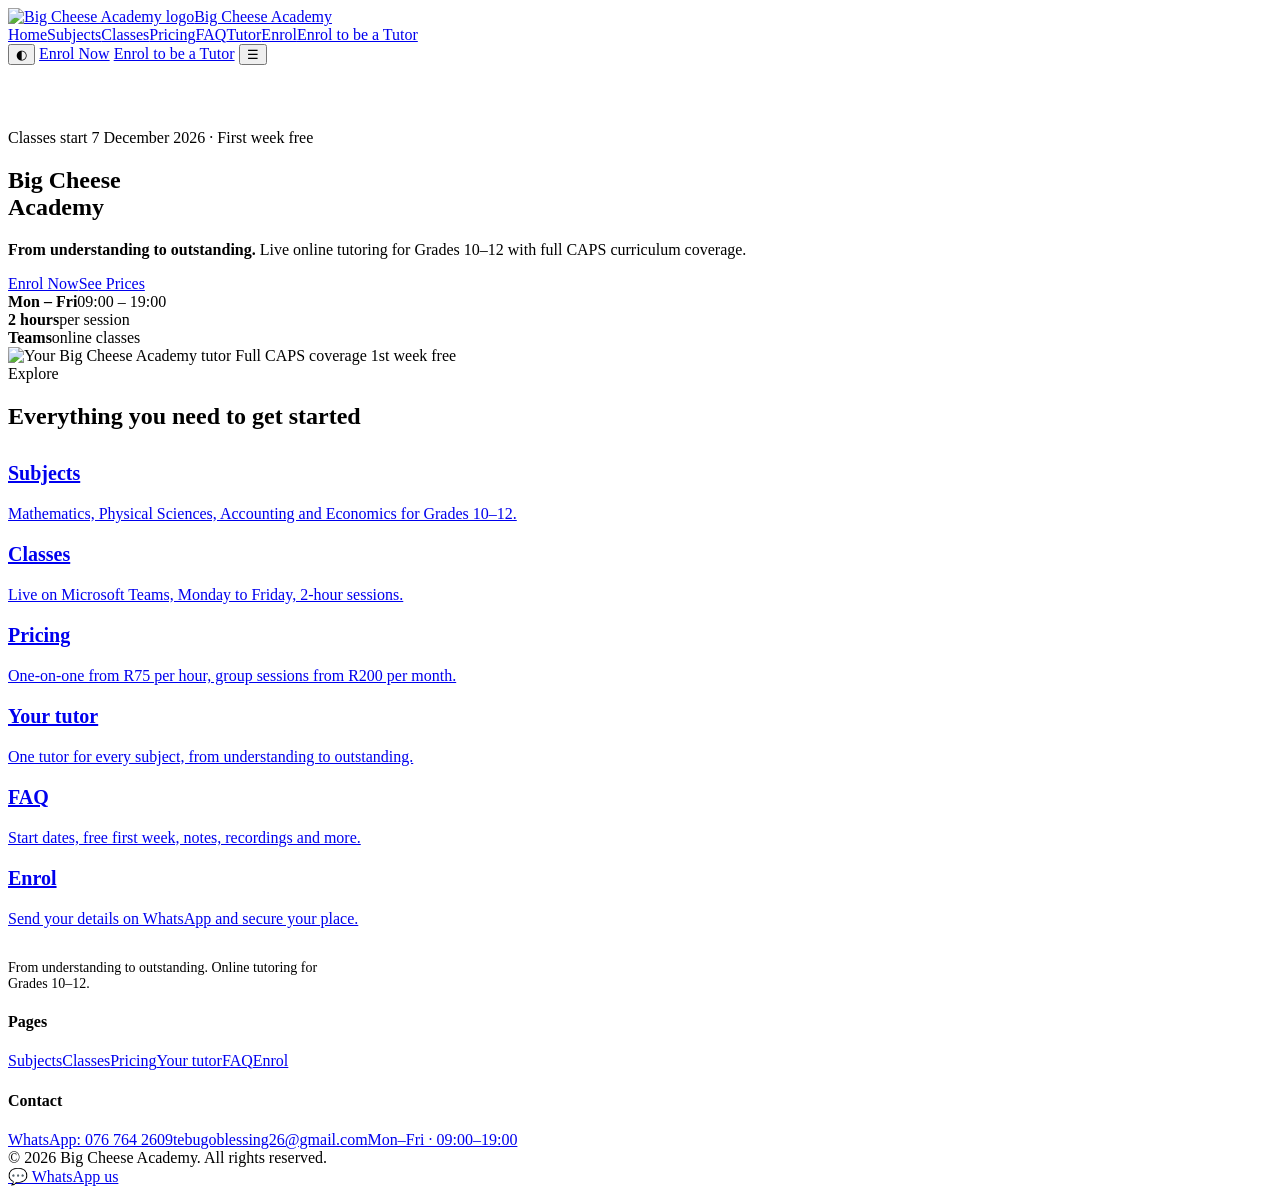
==== index.html @ c6dadd5d "Add files via upload" ====
<!DOCTYPE html>
<html lang="en">
<head>
<meta charset="utf-8">
<meta name="viewport" content="width=device-width, initial-scale=1, viewport-fit=cover">
<title>Big Cheese Academy | From Understanding to Outstanding</title>
<meta name="description" content="Online tutoring for Grades 10–12 on Microsoft Teams. Full CAPS coverage.">
<link rel="icon" href="data:image/svg+xml,%3Csvg xmlns='http://www.w3.org/2000/svg' viewBox='0 0 100 100'%3E%3Ctext y='.9em' font-size='90'%3E🧀%3C/text%3E%3C/svg%3E">
<link rel="preconnect" href="https://fonts.googleapis.com">
<link href="https://fonts.googleapis.com/css2?family=Inter:wght@400;500;600;700&family=Syne:wght@700;800&display=swap" rel="stylesheet">
<link rel="stylesheet" href="css/style.css">
</head>
<body>
<div id="bar"></div>
<header><div class="wrap nav">
<a class="logo" href="index.html"><img src="images/logo.png" alt="Big Cheese Academy logo"><span>Big Cheese Academy</span></a>
<nav class="links" id="lk"><a href="index.html" class="on" aria-current="page">Home</a><a href="subjects.html">Subjects</a><a href="classes.html">Classes</a><a href="pricing.html">Pricing</a><a href="faq.html">FAQ</a><a href="tutor.html">Tutor</a><a href="enrol.html">Enrol</a><a class="tl-m" href="enrol.html#apply">Enrol to be a Tutor</a></nav>
<button id="tg" aria-label="Toggle dark mode">◐</button>
<a class="btn or top" href="enrol.html">Enrol Now</a>
<a class="btn ghost top" href="enrol.html#apply">Enrol to be a Tutor</a>
<button id="mb" aria-label="Menu">☰</button>
</div></header>
<main>
<section class="hero" id="home" style="padding-top:64px">
<i class="bar" style="background:var(--yel);top:30px;right:-290px"></i>
<i class="bar" style="background:var(--or);top:100px;right:-330px"></i>
<i class="bar" style="background:var(--teal);top:170px;right:-420px;width:520px"></i>
<i class="bar" style="background:var(--slate);bottom:30px;left:-420px"></i>
<i class="bar" style="background:var(--or);bottom:-30px;left:-480px;width:560px"></i>
<div class="wrap grid">
<div>
<span class="pill">Classes start 7 December 2026 · First week free</span>
<h1>Big Cheese<br><span>Academy</span></h1>
<p class="lead"><b>From understanding to outstanding.</b> Live online tutoring for Grades 10–12 with full CAPS curriculum coverage.</p>
<div class="cta"><a class="btn or" href="enrol.html">Enrol Now</a><a class="btn ghost" href="pricing.html">See Prices</a></div>
<div class="meta"><div><b>Mon – Fri</b>09:00 – 19:00</div><div><b>2 hours</b>per session</div><div><b>Teams</b>online classes</div></div>
</div>
<div class="ph"><img src="images/tutor1.jpg" alt="Your Big Cheese Academy tutor">
<span class="chip" style="left:-18px;bottom:60px">Full CAPS coverage</span>
<span class="chip" style="right:-10px;top:40px;background:var(--yel);color:var(--navy)">1st week free</span></div>
</div></section><section><div class="wrap"><div class="eye rv">Explore</div><h2 class="rv">Everything you need to get started</h2>
<div class="cards" style="margin-top:32px">
<a class="card rv" href="subjects.html"><h3 style="font-size:20px">Subjects</h3><p style="color:var(--mute);margin:8px 0 0">Mathematics, Physical Sciences, Accounting and Economics for Grades 10–12.</p></a>
<a class="card rv" href="classes.html"><h3 style="font-size:20px">Classes</h3><p style="color:var(--mute);margin:8px 0 0">Live on Microsoft Teams, Monday to Friday, 2-hour sessions.</p></a>
<a class="card rv" href="pricing.html"><h3 style="font-size:20px">Pricing</h3><p style="color:var(--mute);margin:8px 0 0">One-on-one from R75 per hour, group sessions from R200 per month.</p></a>
<a class="card rv" href="tutor.html"><h3 style="font-size:20px">Your tutor</h3><p style="color:var(--mute);margin:8px 0 0">One tutor for every subject, from understanding to outstanding.</p></a>
<a class="card rv" href="faq.html"><h3 style="font-size:20px">FAQ</h3><p style="color:var(--mute);margin:8px 0 0">Start dates, free first week, notes, recordings and more.</p></a>
<a class="card rv" href="enrol.html"><h3 style="font-size:20px">Enrol</h3><p style="color:var(--mute);margin:8px 0 0">Send your details on WhatsApp and secure your place.</p></a>
</div></div></section>
</main>
<footer><div class="wrap"><div class="fg">
<div><div class="logo" style="color:#fff;margin-bottom:12px"><img src="images/logo.png" alt=""><span>Big Cheese Academy</span></div>
<p style="font-size:14px;max-width:320px">From understanding to outstanding. Online tutoring for Grades 10–12.</p></div>
<div><h4>Pages</h4><a href="subjects.html">Subjects</a><a href="classes.html">Classes</a><a href="pricing.html">Pricing</a><a href="tutor.html">Your tutor</a><a href="faq.html">FAQ</a><a href="enrol.html">Enrol</a></div>
<div><h4>Contact</h4><a href="https://wa.me/27767642609">WhatsApp: 076 764 2609</a><a href="mailto:tebugoblessing26@gmail.com">tebugoblessing26@gmail.com</a><a href="classes.html">Mon–Fri · 09:00–19:00</a></div>
</div><div class="cp">© 2026 Big Cheese Academy. All rights reserved.</div></div></footer>
<a class="wa" href="https://wa.me/27767642609?text=Hi%20Big%20Cheese%20Academy" aria-label="Chat on WhatsApp">💬 WhatsApp us</a>
<script src="js/script.js"></script>
</body>
</html>
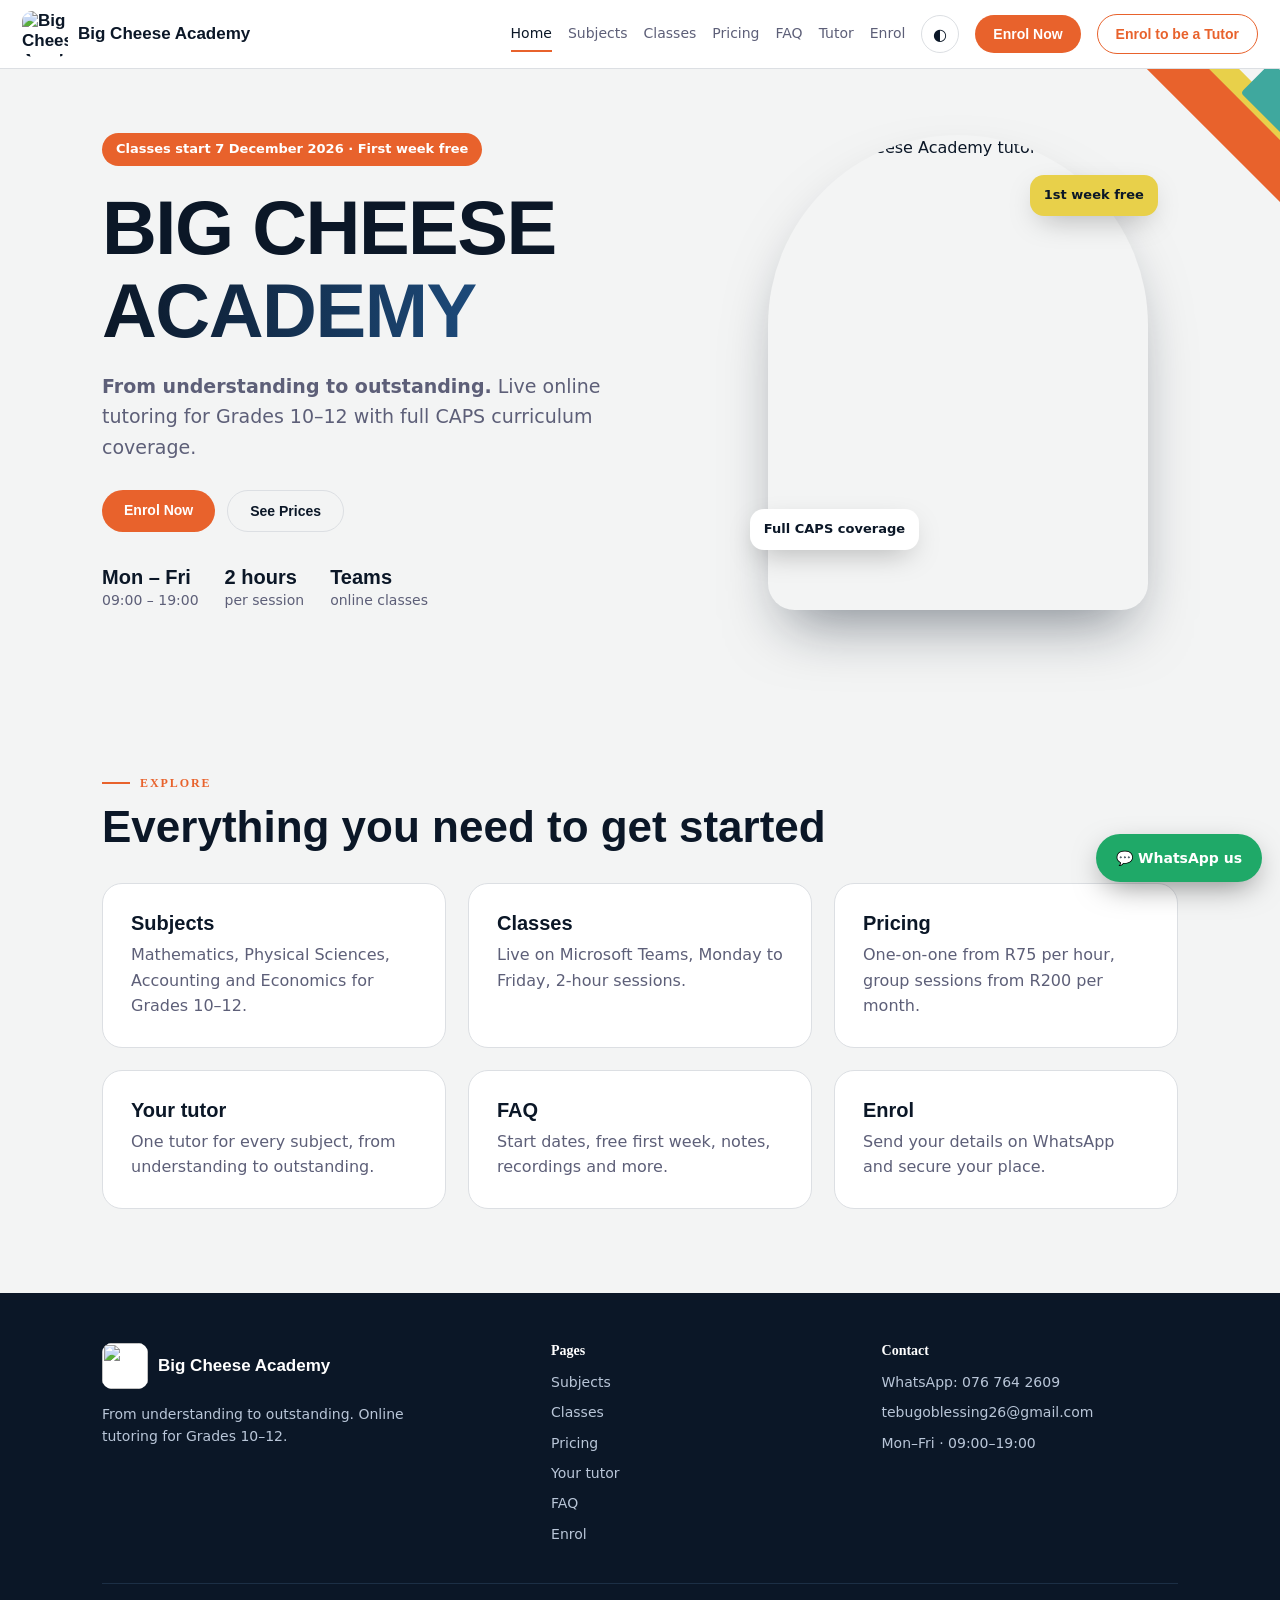
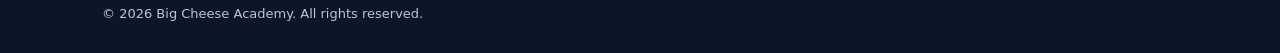
==== commit d3cb4a2e: "Update stylesheet and script links in index.html" ====
--- a/index.html
+++ b/index.html
@@ -8,7 +8,7 @@
 <link rel="icon" href="data:image/svg+xml,%3Csvg xmlns='http://www.w3.org/2000/svg' viewBox='0 0 100 100'%3E%3Ctext y='.9em' font-size='90'%3E🧀%3C/text%3E%3C/svg%3E">
 <link rel="preconnect" href="https://fonts.googleapis.com">
 <link href="https://fonts.googleapis.com/css2?family=Inter:wght@400;500;600;700&family=Syne:wght@700;800&display=swap" rel="stylesheet">
-<link rel="stylesheet" href="css/style.css">
+<link rel="stylesheet" href="style.css">
 </head>
 <body>
 <div id="bar"></div>
@@ -55,6 +55,6 @@
 <div><h4>Contact</h4><a href="https://wa.me/27767642609">WhatsApp: 076 764 2609</a><a href="mailto:tebugoblessing26@gmail.com">tebugoblessing26@gmail.com</a><a href="classes.html">Mon–Fri · 09:00–19:00</a></div>
 </div><div class="cp">© 2026 Big Cheese Academy. All rights reserved.</div></div></footer>
 <a class="wa" href="https://wa.me/27767642609?text=Hi%20Big%20Cheese%20Academy" aria-label="Chat on WhatsApp">💬 WhatsApp us</a>
-<script src="js/script.js"></script>
+<script src="script.js"></script>
 </body>
 </html>
--- a/style.css
+++ b/style.css
@@ -0,0 +1,146 @@
+/* Big Cheese Academy - shared styles */
+:root{--bg:#f3f4f4;--card:#fff;--ink:#0b1727;--mute:#5d5f78;--line:#dcdfe3;--nav:#fff;--soft:#e9ecec;--ind:#1d4a7a;--navy:#0b1727;--or:#e8622c;--teal:#3fa89e;--yel:#e8d04a;--slate:#363650;--grn:#1fa968;color-scheme:light;
+box-sizing:border-box;padding-top:env(safe-area-inset-top,0px);padding-bottom:env(safe-area-inset-bottom,0px)}
+@media (prefers-color-scheme:dark){:root:not([data-theme="light"]){--bg:#060d16;--card:#0e1b2b;--ink:#eef3f9;--mute:#9fb0c4;--line:#1c2f45;--nav:#09121d;--soft:#0b1623;color-scheme:dark}}
+:root[data-theme="dark"]{--bg:#060d16;--card:#0e1b2b;--ink:#eef3f9;--mute:#9fb0c4;--line:#1c2f45;--nav:#09121d;--soft:#0b1623;color-scheme:dark}
+html{scroll-behavior:smooth;scroll-padding-top:calc(78px + env(safe-area-inset-top,0px))}
+*{box-sizing:border-box}
+body{margin:0;background:var(--bg);color:var(--ink);font:400 16px/1.6 Inter,system-ui,sans-serif}
+body::before{content:"";position:fixed;inset:0 0 auto;height:env(safe-area-inset-top,0px);background:var(--nav);z-index:60}
+h1,h2,h3{font-family:Syne,Inter,sans-serif;line-height:1.1;margin:0}
+a{color:inherit;text-decoration:none}
+.wrap{max-width:1120px;margin:0 auto;padding:0 22px}
+#bar{position:fixed;top:env(safe-area-inset-top,0px);left:0;height:3px;width:0;background:linear-gradient(90deg,var(--or),var(--yel));z-index:70}
+header{position:sticky;top:env(safe-area-inset-top,0px);z-index:50;background:var(--nav);border-bottom:1px solid var(--line)}
+.nav{display:flex;align-items:center;gap:22px;height:68px}
+.logo{display:flex;align-items:center;gap:10px;font:800 17px Syne,sans-serif}
+.logo img{height:46px;width:46px;object-fit:contain;background:#fff;border-radius:10px}
+.links{display:flex;gap:20px;margin-left:auto;font-size:14px;font-weight:500}
+.links a{padding:6px 0;color:var(--mute);border-bottom:2px solid transparent}
+.links a.on,.links a:hover{color:var(--ink);border-color:var(--or)}
+.btn{display:inline-block;border:0;cursor:pointer;font:600 14px Inter,sans-serif;padding:12px 22px;border-radius:999px;background:var(--navy);color:#fff;transition:transform .15s}
+.btn:hover{transform:translateY(-2px)}
+.btn.or{background:var(--or)}.btn.ghost{background:transparent;color:var(--ink);border:1.5px solid var(--line)}
+#tg,#mb{background:none;border:1.5px solid var(--line);color:var(--ink);width:38px;height:38px;border-radius:50%;cursor:pointer;font-size:16px}
+#mb{display:none}
+.hero{position:relative;overflow:hidden;padding:64px 0 80px;background:var(--bg)}
+.bar{position:absolute;height:44px;width:620px;border-radius:4px;transform:rotate(45deg);pointer-events:none}
+.hero .grid{position:relative;z-index:2;display:grid;grid-template-columns:1.15fr .85fr;gap:40px;align-items:center}
+.pill{display:inline-block;background:var(--or);color:#fff;font-weight:600;font-size:13px;padding:6px 14px;border-radius:999px;margin-bottom:20px}
+h1{font-size:clamp(38px,6.4vw,76px);letter-spacing:-.02em;text-transform:uppercase}
+h1 span{background:linear-gradient(90deg,var(--ink),#1d4a7a);-webkit-background-clip:text;background-clip:text;color:transparent}
+:root[data-theme="dark"] h1 span{background:linear-gradient(90deg,#fff,#7fa6d4);-webkit-background-clip:text;background-clip:text}
+.lead{font-size:19px;color:var(--mute);max-width:520px;margin:18px 0 28px}
+.cta{display:flex;gap:12px;flex-wrap:wrap}
+.meta{display:flex;gap:26px;flex-wrap:wrap;margin-top:34px;font-size:14px;color:var(--mute)}
+.meta b{display:block;font:800 20px Syne,sans-serif;color:var(--ink)}
+.ph{position:relative;justify-self:center;width:min(100%,380px)}
+.ph img{width:100%;aspect-ratio:4/5;object-fit:cover;object-position:top;border-radius:200px 200px 28px 28px;display:block;box-shadow:0 30px 60px -20px rgba(11,23,39,.5)}
+.chip{position:absolute;background:var(--card);border-radius:14px;padding:10px 14px;font-size:13px;font-weight:600;box-shadow:0 10px 30px -10px rgba(0,0,0,.35)}
+section{padding:84px 0}
+.eye{display:flex;align-items:center;gap:10px;font:600 12px Inter;letter-spacing:.16em;text-transform:uppercase;color:var(--or);margin-bottom:12px}
+.eye::before{content:"";width:28px;height:2px;background:var(--or)}
+h2{font-size:clamp(28px,4.2vw,44px)}
+.sub{color:var(--mute);max-width:560px;margin:12px 0 38px}
+.cards{display:grid;grid-template-columns:repeat(3,1fr);gap:22px}
+.card{background:var(--card);border:1px solid var(--line);border-radius:20px;padding:28px}
+.g{border-top:6px solid var(--c)}
+.g h3{font-size:24px;margin-bottom:16px}
+.tags{display:flex;flex-wrap:wrap;gap:8px}
+.tags span{background:var(--soft);border-radius:999px;padding:6px 14px;font-size:14px;font-weight:500}
+.note{margin-top:26px;background:var(--navy);color:#fff;border-radius:20px;padding:22px 28px;display:flex;gap:16px;align-items:center;justify-content:space-between;flex-wrap:wrap}
+.how{background:var(--soft)}
+.steps{display:grid;grid-template-columns:repeat(4,1fr);gap:18px;margin-bottom:34px}
+.steps .card b{font:800 34px Syne;color:var(--or)}
+.steps h3{font-size:18px;margin:8px 0 6px}.steps p{margin:0;color:var(--mute);font-size:14px}
+table{width:100%;border-collapse:collapse;background:var(--card);border-radius:16px;overflow:hidden;border:1px solid var(--line)}
+th{background:var(--navy);color:#fff;text-align:left;font-size:12px;letter-spacing:.1em;text-transform:uppercase;padding:14px 20px}
+td{padding:15px 20px;border-top:1px solid var(--line)}
+.tw{overflow-x:auto;border-radius:16px}
+.pr{display:grid;grid-template-columns:repeat(3,1fr);gap:22px;align-items:stretch}
+.pc{position:relative;border-radius:24px;padding:30px;color:#fff;background:linear-gradient(160deg,#0b1727,#12263d);display:flex;flex-direction:column}
+.pc.f{background:linear-gradient(160deg,#102a45,#1d4a7a);outline:3px solid var(--yel)}
+.pc h3{font-size:19px;color:#f7efc4;text-transform:uppercase}
+.pc small{opacity:.85;margin-top:6px}
+.amt{font:800 46px Syne;color:#f7efc4;margin:10px 0}
+.pc ul{list-style:none;padding:0;margin:14px 0 22px;display:grid;gap:9px;font-size:14px;font-weight:500;text-transform:uppercase}
+.pc li::before{content:"✓";margin-right:10px;font-weight:700}
+.pc .save{font-size:14px;background:rgba(255,255,255,.14);border-radius:10px;padding:8px 12px;margin-bottom:6px}
+.pc .btn{margin-top:auto;background:var(--yel);color:var(--navy);text-align:center}
+.tag{position:absolute;top:-13px;right:22px;background:var(--yel);color:var(--navy);font:700 12px Inter;padding:5px 13px;border-radius:999px}
+.tut{display:grid;grid-template-columns:.8fr 1.2fr;gap:50px;align-items:center}
+.tut img{width:100%;aspect-ratio:4/5;object-fit:cover;object-position:top;border-radius:28px;border-bottom:10px solid var(--teal)}
+.tut p{color:var(--mute);font-size:17px}
+details{background:var(--card);border:1px solid var(--line);border-radius:14px;margin-bottom:12px;padding:0 22px}
+summary{cursor:pointer;font-weight:600;padding:18px 0;list-style:none;display:flex;justify-content:space-between;gap:12px}
+summary::after{content:"+";color:var(--or);font-size:22px;line-height:1}
+details[open] summary::after{content:"–"}
+details p{margin:0 0 18px;color:var(--mute)}
+.ct{display:grid;grid-template-columns:1.1fr .9fr;border-radius:26px;overflow:hidden;border:1px solid var(--line);background:var(--card)}
+form{padding:36px;display:grid;gap:14px}
+.r{display:grid;grid-template-columns:1fr 1fr;gap:14px}
+label{font-size:12px;font-weight:600;letter-spacing:.08em;text-transform:uppercase;color:var(--mute);display:grid;gap:6px}
+input,select,textarea{font:400 15px Inter;padding:12px 14px;border:1px solid var(--line);border-radius:10px;background:var(--bg);color:var(--ink);width:100%}
+input:focus,select:focus,textarea:focus{outline:2px solid var(--ind);border-color:transparent}
+.side{position:relative;color:#fff;padding:40px 34px;display:flex;flex-direction:column;justify-content:flex-end;min-height:420px;background:linear-gradient(180deg,rgba(11,23,39,.55),rgba(11,23,39,.95)),url(../images/tutor2.jpg) center top/cover}
+.side h3{font-size:28px;margin-bottom:12px}
+.side a.ph2{font:800 26px Syne;color:var(--yel);display:block;margin:10px 0 4px}
+footer{background:var(--navy);color:#b9c6d8;padding:50px 0 28px}
+.fg{display:grid;grid-template-columns:1.4fr 1fr 1fr;gap:34px}
+footer h4{color:#fff;margin:0 0 12px;font:700 14px Syne}
+footer a{display:block;margin-bottom:8px;font-size:14px}footer a:hover{color:var(--yel)}
+.cp{border-top:1px solid #1c2f45;margin-top:30px;padding-top:20px;font-size:13px}
+.wa{position:fixed;right:18px;bottom:calc(18px + env(safe-area-inset-bottom,0px));z-index:55;display:flex;align-items:center;gap:10px;background:var(--grn);color:#fff;font-weight:600;font-size:14px;padding:13px 20px;border-radius:999px;box-shadow:0 10px 30px -8px rgba(0,0,0,.5)}
+.rv{opacity:0;transform:translateY(22px);transition:.6s}.rv.in{opacity:1;transform:none}
+@media(max-width:860px){
+.links{display:none;position:absolute;top:68px;left:0;right:0;background:var(--nav);flex-direction:column;padding:16px 22px;border-bottom:1px solid var(--line);gap:12px}
+.links.open{display:flex}#mb{display:block;margin-left:auto}.nav .btn.top{display:none}
+.hero .grid,.tut,.ct{grid-template-columns:1fr}.cards,.pr,.steps{grid-template-columns:1fr}.steps{grid-template-columns:1fr 1fr}
+.fg{grid-template-columns:1fr}.r{grid-template-columns:1fr}.hero{padding-top:40px}.ph{width:min(86%,340px)}section{padding:62px 0}}
+@media(prefers-reduced-motion:reduce){.rv{opacity:1;transform:none;transition:none}html{scroll-behavior:auto}}
+
+html{scroll-padding-top:0}
+.links a.on{color:var(--ink);border-color:var(--or)}
+a.card{display:block;transition:transform .15s,border-color .15s}a.card:hover{transform:translateY(-4px);border-color:var(--or)}
+
+.tut .tcard{background:#2f3f96;color:#fff;border-radius:22px;padding:30px 28px;max-width:340px;width:100%;margin:0 auto;text-align:center}
+.tut .tcard img{width:150px;height:150px;aspect-ratio:1;border-radius:50%;border:4px solid var(--yel);object-position:50% 30%}
+.tcard h3{color:#fde8b0;font-size:24px;margin:16px 0 18px}
+.tcard .tl{text-align:left}.tcard h4{color:#fde8b0;font:700 17px Syne,sans-serif;margin:0 0 8px}
+.tcard .tl p{margin:0 0 20px;color:#fff;font-size:15px;line-height:1.7}
+.tcard .rt{font-size:15px}.tcard .rt span{display:block;color:#f4b24a;font-size:22px;letter-spacing:3px}
+
+label.ck{display:flex;gap:10px;align-items:flex-start;text-transform:none;letter-spacing:0;font-weight:500;font-size:14px;color:var(--ink)}
+label.ck input{width:auto;margin-top:4px}
+input[type=file]{padding:10px;background:var(--bg)}
+#as.ok{color:var(--grn);font-weight:600}#as.err{color:var(--or);font-weight:600}
+
+.cov{display:grid;grid-template-columns:1fr 1fr;background:var(--card);border:1px solid var(--line);border-radius:26px;overflow:hidden;box-shadow:0 14px 40px -14px rgba(11,23,39,.35)}
+.cov .lg{background:#fff;display:flex;align-items:center;justify-content:center;padding:34px}
+.cov .lg img{width:100%;max-width:340px;height:auto;display:block}
+.cov .ls{padding:36px 40px}
+.cov h3{font:800 18px Syne,sans-serif;text-transform:uppercase;margin:0 0 16px}
+.cov ul+h3{margin-top:30px}
+.cov ul{list-style:none;margin:0;padding:0;display:grid;gap:12px}
+.cov li{display:flex;gap:14px;align-items:center;font-weight:500;text-transform:uppercase}
+.cov li::before{content:"\2713";color:#3f55c8;font-weight:800;font-size:20px}
+@media(max-width:860px){.cov{grid-template-columns:1fr}.cov .ls{padding:28px 24px}}
+
+/* tutor button in navbar */
+.nav.wrap{max-width:1280px}.nav{gap:16px}.links{gap:16px}
+.nav .btn.top{padding:11px 18px;white-space:nowrap}
+.btn.ghost.top{border-color:var(--or);color:var(--or)}.btn.ghost.top:hover{background:var(--or);color:#fff}
+.tl-m{display:none}
+#apply{scroll-margin-top:72px}
+@media(max-width:1200px){
+.links{display:none;position:absolute;top:68px;left:0;right:0;background:var(--nav);flex-direction:column;padding:16px 22px;border-bottom:1px solid var(--line);gap:12px}
+.links.open{display:flex}#mb{display:block;margin-left:auto}.nav .btn.top{display:none}
+.tl-m{display:block;color:var(--or)!important;font-weight:600}}
+/* tutor card: modules left, subjects right */
+.tcard .cols{display:grid;grid-template-columns:.8fr 1.2fr;gap:22px}
+.tcard .tl b{color:#fde8b0}
+@media(min-width:861px){.tut{grid-template-columns:1.05fr .95fr}.tut .tcard{max-width:500px}}
+@media(max-width:420px){.tcard .cols{grid-template-columns:1fr;gap:0}}
+
+.docs{border:1px dashed var(--line);border-radius:14px;padding:18px;display:grid;gap:14px;background:var(--soft)}
+.docs h3{font:700 16px Syne,sans-serif}.docs p{margin:-8px 0 0;color:var(--mute);font-size:13px}
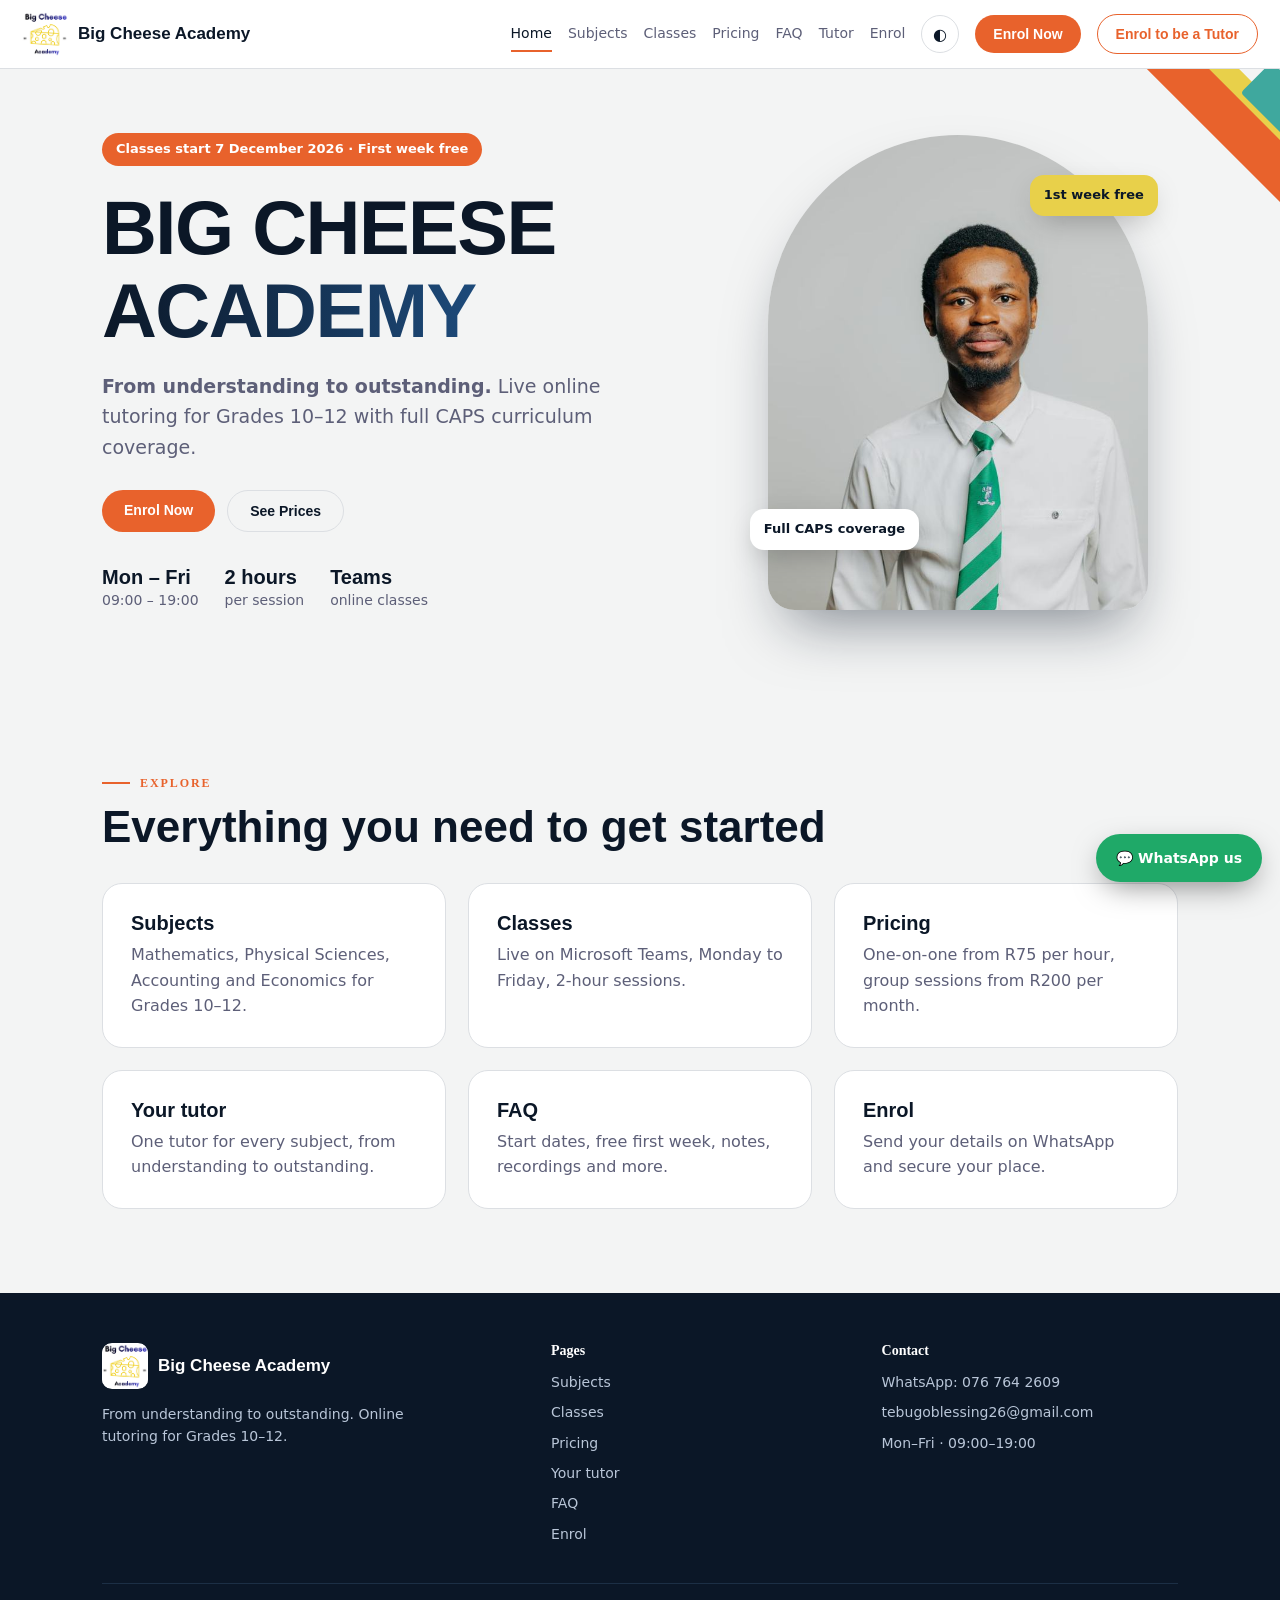
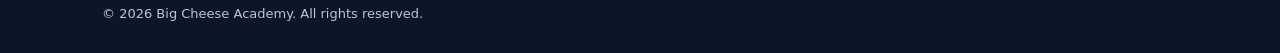
==== commit 9f7e8992: "Update logo image paths in index.html" ====
--- a/index.html
+++ b/index.html
@@ -5,7 +5,7 @@
 <meta name="viewport" content="width=device-width, initial-scale=1, viewport-fit=cover">
 <title>Big Cheese Academy | From Understanding to Outstanding</title>
 <meta name="description" content="Online tutoring for Grades 10–12 on Microsoft Teams. Full CAPS coverage.">
-<link rel="icon" href="data:image/svg+xml,%3Csvg xmlns='http://www.w3.org/2000/svg' viewBox='0 0 100 100'%3E%3Ctext y='.9em' font-size='90'%3E🧀%3C/text%3E%3C/svg%3E">
+<link rel="icon" href="logo.png">
 <link rel="preconnect" href="https://fonts.googleapis.com">
 <link href="https://fonts.googleapis.com/css2?family=Inter:wght@400;500;600;700&family=Syne:wght@700;800&display=swap" rel="stylesheet">
 <link rel="stylesheet" href="style.css">
@@ -13,7 +13,7 @@
 <body>
 <div id="bar"></div>
 <header><div class="wrap nav">
-<a class="logo" href="index.html"><img src="images/logo.png" alt="Big Cheese Academy logo"><span>Big Cheese Academy</span></a>
+<a class="logo" href="index.html"><img src="logo.png" alt="Big Cheese Academy logo"><span>Big Cheese Academy</span></a>
 <nav class="links" id="lk"><a href="index.html" class="on" aria-current="page">Home</a><a href="subjects.html">Subjects</a><a href="classes.html">Classes</a><a href="pricing.html">Pricing</a><a href="faq.html">FAQ</a><a href="tutor.html">Tutor</a><a href="enrol.html">Enrol</a><a class="tl-m" href="enrol.html#apply">Enrol to be a Tutor</a></nav>
 <button id="tg" aria-label="Toggle dark mode">◐</button>
 <a class="btn or top" href="enrol.html">Enrol Now</a>
@@ -35,7 +35,7 @@
 <div class="cta"><a class="btn or" href="enrol.html">Enrol Now</a><a class="btn ghost" href="pricing.html">See Prices</a></div>
 <div class="meta"><div><b>Mon – Fri</b>09:00 – 19:00</div><div><b>2 hours</b>per session</div><div><b>Teams</b>online classes</div></div>
 </div>
-<div class="ph"><img src="images/tutor1.jpg" alt="Your Big Cheese Academy tutor">
+<div class="ph"><img src="tutor1.jpg" alt="Your Big Cheese Academy tutor">
 <span class="chip" style="left:-18px;bottom:60px">Full CAPS coverage</span>
 <span class="chip" style="right:-10px;top:40px;background:var(--yel);color:var(--navy)">1st week free</span></div>
 </div></section><section><div class="wrap"><div class="eye rv">Explore</div><h2 class="rv">Everything you need to get started</h2>
@@ -49,7 +49,7 @@
 </div></div></section>
 </main>
 <footer><div class="wrap"><div class="fg">
-<div><div class="logo" style="color:#fff;margin-bottom:12px"><img src="images/logo.png" alt=""><span>Big Cheese Academy</span></div>
+<div><div class="logo" style="color:#fff;margin-bottom:12px"><img src="logo.png" alt=""><span>Big Cheese Academy</span></div>
 <p style="font-size:14px;max-width:320px">From understanding to outstanding. Online tutoring for Grades 10–12.</p></div>
 <div><h4>Pages</h4><a href="subjects.html">Subjects</a><a href="classes.html">Classes</a><a href="pricing.html">Pricing</a><a href="tutor.html">Your tutor</a><a href="faq.html">FAQ</a><a href="enrol.html">Enrol</a></div>
 <div><h4>Contact</h4><a href="https://wa.me/27767642609">WhatsApp: 076 764 2609</a><a href="mailto:tebugoblessing26@gmail.com">tebugoblessing26@gmail.com</a><a href="classes.html">Mon–Fri · 09:00–19:00</a></div>
